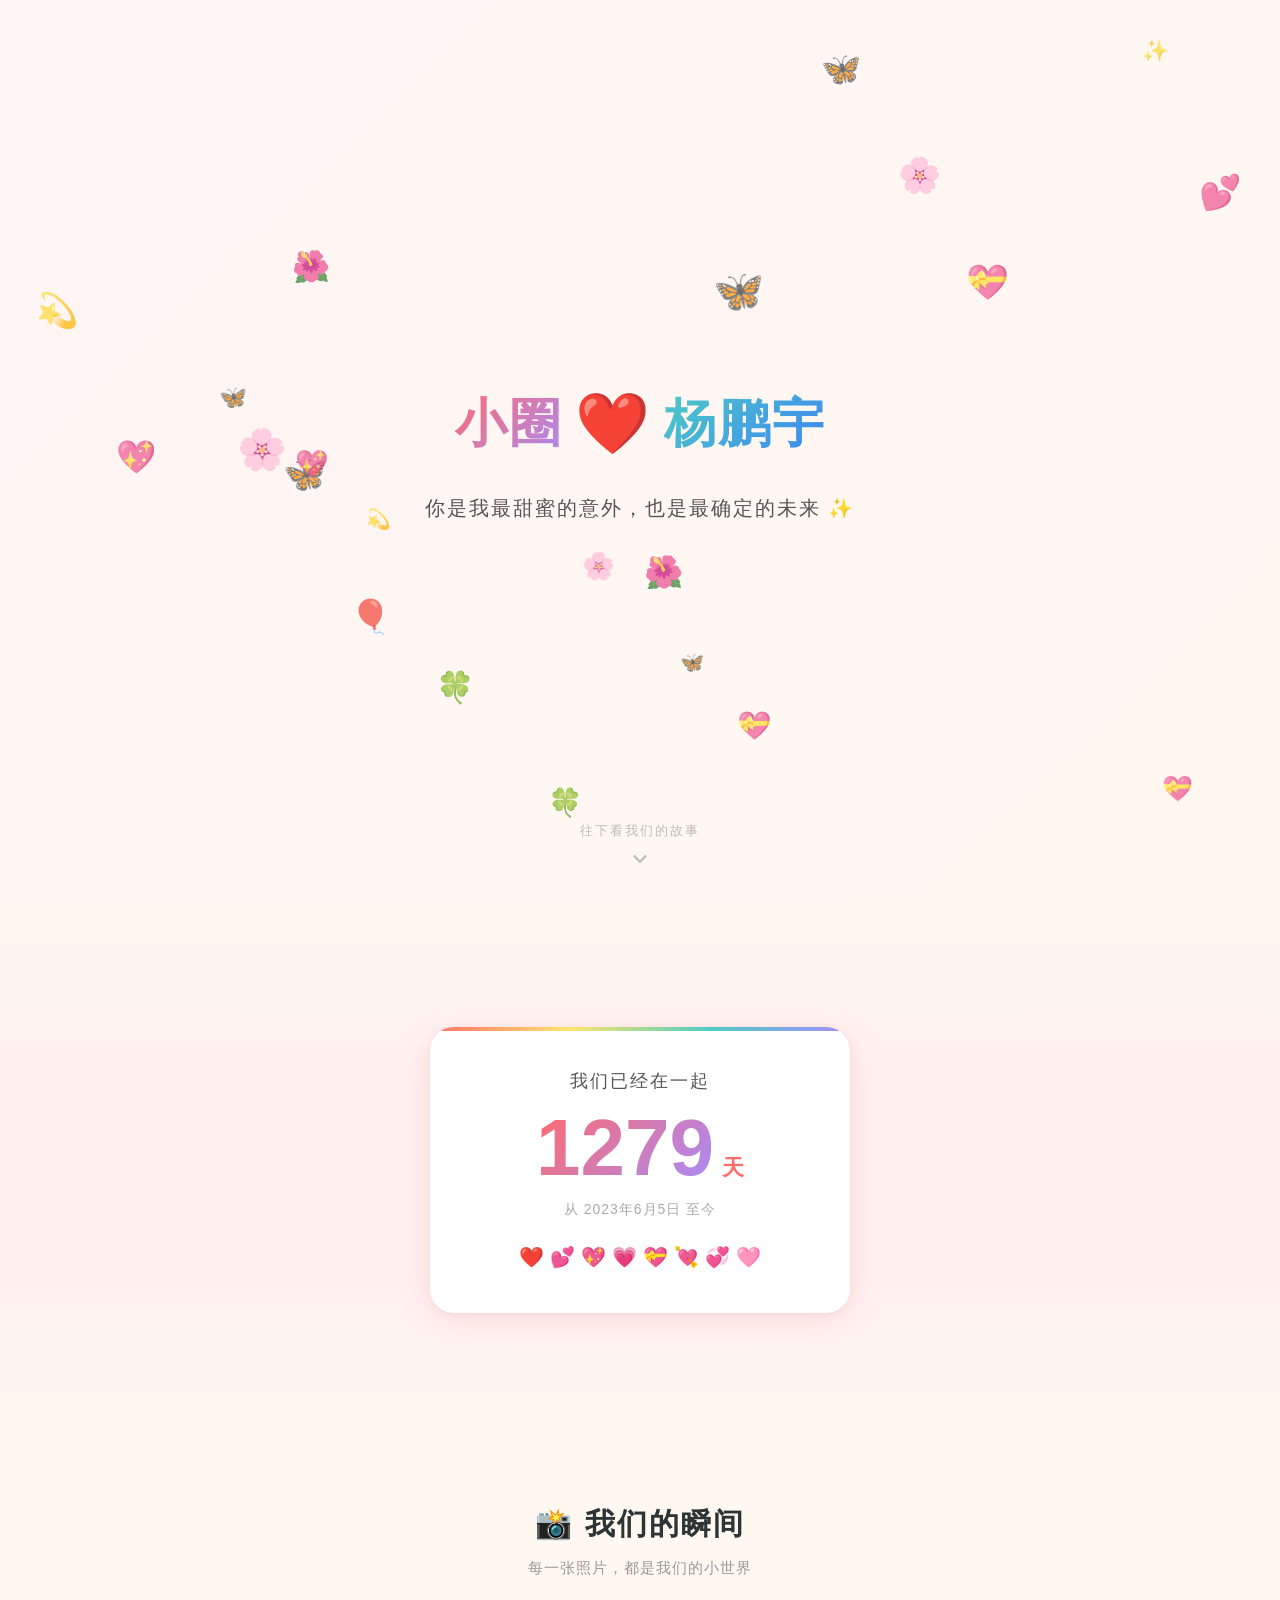
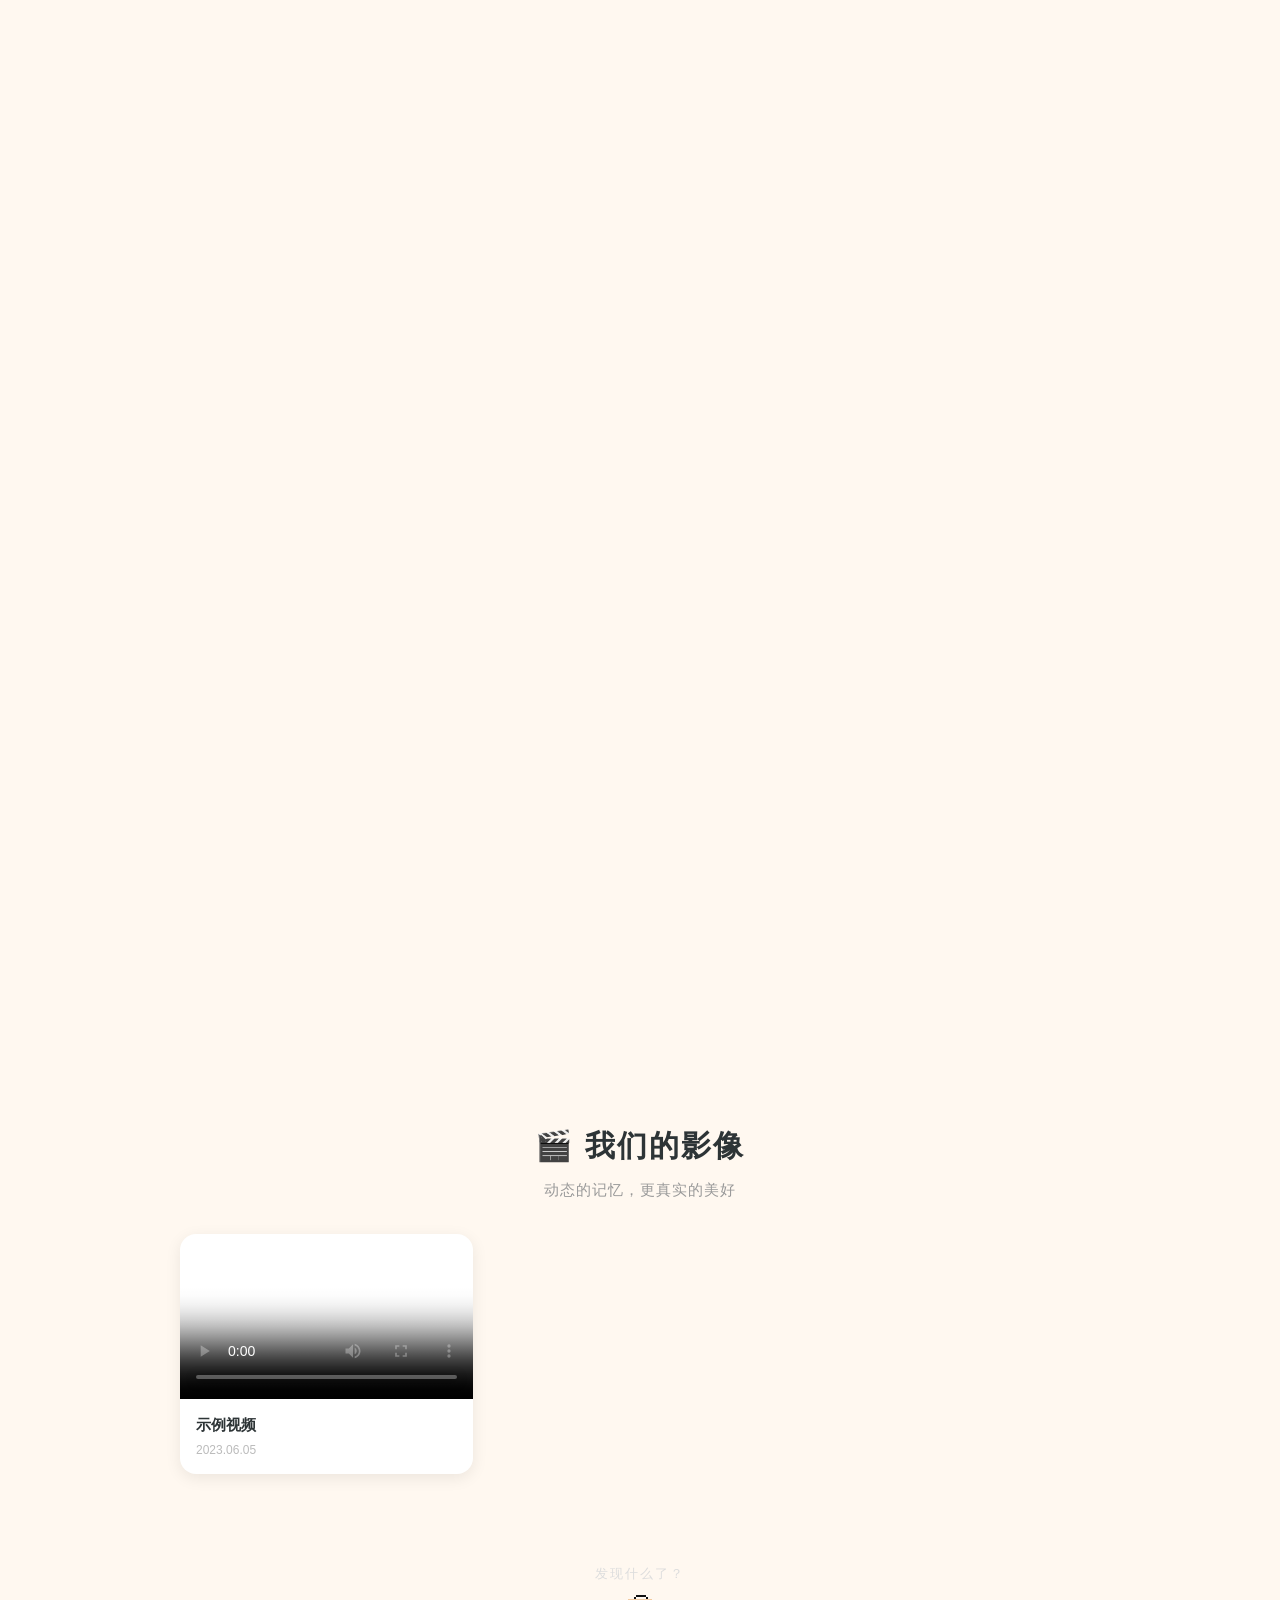
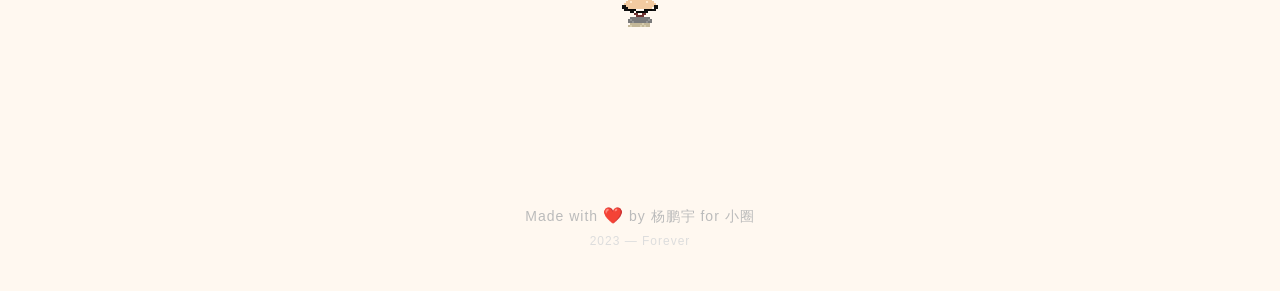
==== index.html @ 7075420c "🏠 重新设计：小圈 ❤️ 杨鹏宇 情侣网站" ====
<!DOCTYPE html>
<html lang="zh-CN">
<head>
<meta charset="UTF-8">
<meta name="viewport" content="width=device-width, initial-scale=1.0, viewport-fit=cover">
<title>小圈 ❤️ 杨鹏宇</title>
<link rel="stylesheet" href="css/style.css">
</head>
<body>

<!-- ═══════════════ Hero 首屏 ═══════════════ -->
<section class="hero" id="hero">
  <div class="floating-elements" id="floatingEls"></div>
  <div class="hero-content">
    <h1 class="hero-title">
      <span class="name-l">小圈</span>
      <span class="heart-icon">❤️</span>
      <span class="name-r">杨鹏宇</span>
    </h1>
    <p class="hero-subtitle">你是我最甜蜜的意外，也是最确定的未来 ✨</p>
  </div>
  <div class="scroll-hint">
    <span>往下看我们的故事</span>
    <svg width="24" height="24" viewBox="0 0 24 24" fill="none" stroke="currentColor" stroke-width="2.5" stroke-linecap="round" class="scroll-arrow">
      <polyline points="6 9 12 15 18 9"/>
    </svg>
  </div>
</section>

<!-- ═══════════════ 在一起计数器 ═══════════════ -->
<section class="counter-section" id="counter">
  <div class="counter-card">
    <p class="counter-label">我们已经在一起</p>
    <div class="counter-number-wrapper">
      <span class="counter-number" id="dayCount">0</span>
      <span class="counter-unit">天</span>
    </div>
    <p class="counter-date">从 2023年6月5日 至今</p>
    <div class="counter-hearts" id="counterHearts"></div>
  </div>
</section>

<!-- ═══════════════ 照片画廊 ═══════════════ -->
<section class="gallery-section" id="gallery">
  <h2 class="section-title">📸 我们的瞬间</h2>
  <p class="section-desc">每一张照片，都是我们的小世界</p>
  <div class="gallery-grid" id="galleryGrid">
    <div class="gallery-empty" id="galleryEmpty">
      <span class="empty-icon">📷</span>
      <p>照片即将上线…</p>
      <p class="empty-hint">把照片放到 /photos/ 文件夹<br>然后编辑 photos.json 就好啦</p>
    </div>
  </div>
</section>

<!-- ═══════════════ 视频回忆 ═══════════════ -->
<section class="video-section" id="videos">
  <h2 class="section-title">🎬 我们的影像</h2>
  <p class="section-desc">动态的记忆，更真实的美好</p>
  <div class="video-grid" id="videoGrid">
    <div class="video-empty" id="videoEmpty">
      <span class="empty-icon">🎥</span>
      <p>视频即将上线…</p>
      <p class="empty-hint">把视频放到 /videos/ 文件夹<br>然后编辑 videos.json 就好啦</p>
    </div>
  </div>
</section>

<!-- ═══════════════ 彩蛋入口 ═══════════════ -->
<section class="easter-egg-section" id="easter">
  <p class="easter-hint">发现什么了？</p>
  <div class="easter-char" id="easterChar" title="点点看？">
    <canvas id="miniChar" width="32" height="48"></canvas>
  </div>
  <div class="easter-toast" id="easterToast">
    🎉 你发现了秘密通道！<br>
    <a href="secret.html">点这里 → 认错神器</a>
  </div>
  <p class="easter-counter" id="easterCount"></p>
</section>

<!-- ═══════════════ Footer ═══════════════ -->
<footer class="footer">
  <p class="footer-text">Made with <span class="footer-heart">❤️</span> by 杨鹏宇 for 小圈</p>
  <p class="footer-year">2023 — Forever</p>
</footer>

<!-- ═══════════════ Lightbox ═══════════════ -->
<div class="lightbox" id="lightbox">
  <div class="lightbox-bg" id="lightboxBg"></div>
  <button class="lightbox-close" id="lightboxClose">&times;</button>
  <img class="lightbox-img" id="lightboxImg" src="" alt="">
  <p class="lightbox-caption" id="lightboxCaption"></p>
</div>

<script src="js/main.js"></script>
</body>
</html>
---- css/style.css ----
/* ═══════════════════════════════════════
   小圈 ❤️ 杨鹏宇 — 活泼色彩风格
   Colors:
   - Coral Pink:  #FF6B6B
   - Sunshine:     #FFE66D
   - Mint:         #4ECDC4
   - Purple:       #A78BFA
   ═══════════════════════════════════════ */

* { margin: 0; padding: 0; box-sizing: border-box; }

:root {
  --pink: #FF6B6B;
  --pink-light: #FF8E8E;
  --yellow: #FFE66D;
  --mint: #4ECDC4;
  --mint-light: #7EDDD6;
  --purple: #A78BFA;
  --purple-light: #C4B5FD;
  --cream: #FFF8F0;
  --dark: #2D3436;
  --text: #555;
}

html {
  scroll-behavior: smooth;
  scroll-padding-top: 0;
}

body {
  font-family: "PingFang SC", "Microsoft YaHei", "Noto Sans SC", sans-serif;
  background: var(--cream);
  color: var(--dark);
  overflow-x: hidden;
  line-height: 1.6;
}

/* ═══════ Hero ═══════ */
.hero {
  position: relative;
  min-height: 100vh;
  min-height: 100dvh;
  display: flex;
  flex-direction: column;
  align-items: center;
  justify-content: center;
  background: linear-gradient(135deg, #FFF5F5 0%, #FFF8F0 25%, #FFFDE7 50%, #F0FFFE 75%, #F5F3FF 100%);
  background-size: 400% 400%;
  animation: heroBgShift 12s ease-in-out infinite;
  overflow: hidden;
}

@keyframes heroBgShift {
  0%, 100% { background-position: 0% 50%; }
  25% { background-position: 100% 0%; }
  50% { background-position: 100% 100%; }
  75% { background-position: 0% 100%; }
}

/* ── 浮动元素 ── */
.floating-elements {
  position: absolute;
  inset: 0;
  pointer-events: none;
  z-index: 0;
}

.floating-el {
  position: absolute;
  font-size: 28px;
  animation: floatUpDown var(--dur) ease-in-out infinite;
  animation-delay: var(--delay);
  opacity: 0.7;
}

@keyframes floatUpDown {
  0%, 100% { transform: translateY(0) rotate(0deg) scale(1); }
  25% { transform: translateY(-18px) rotate(6deg) scale(1.08); }
  50% { transform: translateY(-8px) rotate(-4deg) scale(0.95); }
  75% { transform: translateY(-22px) rotate(3deg) scale(1.05); }
}

/* ── Hero 内容 ── */
.hero-content {
  position: relative;
  z-index: 1;
  text-align: center;
  padding: 20px;
}

.hero-title {
  font-size: clamp(28px, 6vw, 52px);
  font-weight: 900;
  letter-spacing: 2px;
  display: flex;
  flex-wrap: wrap;
  align-items: center;
  justify-content: center;
  gap: 12px;
  margin-bottom: 20px;
}

.name-l {
  background: linear-gradient(135deg, var(--pink), var(--purple));
  -webkit-background-clip: text;
  -webkit-text-fill-color: transparent;
  background-clip: text;
}

.name-r {
  background: linear-gradient(135deg, var(--mint), #3B82F6);
  -webkit-background-clip: text;
  -webkit-text-fill-color: transparent;
  background-clip: text;
}

.heart-icon {
  font-size: clamp(36px, 8vw, 60px);
  animation: heartBeat 1.2s ease-in-out infinite;
  display: inline-block;
}

@keyframes heartBeat {
  0%, 100% { transform: scale(1); }
  15% { transform: scale(1.25); }
  30% { transform: scale(1); }
  45% { transform: scale(1.2); }
  60% { transform: scale(1); }
}

.hero-subtitle {
  font-size: clamp(15px, 3vw, 20px);
  color: var(--text);
  font-weight: 500;
  letter-spacing: 2px;
  animation: fadeInUp 1s ease-out 0.3s both;
}

@keyframes fadeInUp {
  from { opacity: 0; transform: translateY(24px); }
  to { opacity: 1; transform: translateY(0); }
}

/* ── 滚动提示 ── */
.scroll-hint {
  position: absolute;
  bottom: 30px;
  left: 50%;
  transform: translateX(-50%);
  z-index: 1;
  display: flex;
  flex-direction: column;
  align-items: center;
  gap: 6px;
  color: #bbb;
  font-size: 13px;
  letter-spacing: 2px;
  animation: hintFloat 2.5s ease-in-out infinite;
}

@keyframes hintFloat {
  0%, 100% { opacity: 0.4; transform: translateX(-50%) translateY(0); }
  50% { opacity: 1; transform: translateX(-50%) translateY(-8px); }
}

.scroll-arrow {
  width: 22px;
  height: 22px;
}

/* ═══════ 计数器 ═══════ */
.counter-section {
  min-height: 60vh;
  min-height: 60dvh;
  display: flex;
  align-items: center;
  justify-content: center;
  padding: 40px 20px;
  background: linear-gradient(180deg, transparent 0%, #FFF0F0 30%, #FFF0F0 70%, transparent 100%);
}

.counter-card {
  text-align: center;
  background: white;
  border-radius: 24px;
  padding: 40px 30px;
  box-shadow: 0 8px 32px rgba(255, 107, 107, 0.15), 0 2px 8px rgba(0,0,0,0.05);
  position: relative;
  overflow: hidden;
  max-width: 420px;
  width: 100%;
}

.counter-card::before {
  content: '';
  position: absolute;
  top: 0; left: 0; right: 0;
  height: 4px;
  background: linear-gradient(90deg, var(--pink), var(--yellow), var(--mint), var(--purple));
  border-radius: 24px 24px 0 0;
}

.counter-label {
  font-size: 18px;
  color: var(--text);
  letter-spacing: 2px;
  margin-bottom: 12px;
}

.counter-number-wrapper {
  display: flex;
  align-items: baseline;
  justify-content: center;
  gap: 8px;
  margin-bottom: 10px;
}

.counter-number {
  font-size: clamp(56px, 12vw, 80px);
  font-weight: 900;
  background: linear-gradient(135deg, var(--pink), var(--purple));
  -webkit-background-clip: text;
  -webkit-text-fill-color: transparent;
  background-clip: text;
  line-height: 1;
  font-variant-numeric: tabular-nums;
}

.counter-unit {
  font-size: 22px;
  color: var(--pink);
  font-weight: 700;
}

.counter-date {
  font-size: 14px;
  color: #aaa;
  letter-spacing: 1px;
  margin-bottom: 20px;
}

.counter-hearts {
  display: flex;
  justify-content: center;
  gap: 6px;
  font-size: 20px;
}

.counter-heart {
  animation: miniHeartPop 0.6s ease-out both;
}

@keyframes miniHeartPop {
  0% { transform: scale(0) rotate(-15deg); opacity: 0; }
  60% { transform: scale(1.3) rotate(5deg); opacity: 1; }
  100% { transform: scale(1) rotate(0deg); opacity: 1; }
}

/* ═══════ 区块标题 ═══════ */
.section-title {
  font-size: clamp(22px, 5vw, 30px);
  font-weight: 800;
  text-align: center;
  letter-spacing: 2px;
  margin-bottom: 8px;
  color: var(--dark);
}

.section-desc {
  text-align: center;
  font-size: 15px;
  color: #999;
  margin-bottom: 32px;
  letter-spacing: 1px;
}

/* ═══════ 照片画廊 — 拍立得风格 ═══════ */
.gallery-section {
  padding: 60px 20px 40px;
  max-width: 1000px;
  margin: 0 auto;
}

.gallery-grid {
  display: grid;
  grid-template-columns: repeat(auto-fill, minmax(240px, 1fr));
  gap: 28px 24px;
  justify-items: center;
}

/* ── 拍立得相框 ── */
.polaroid {
  background: #fffef8;
  padding: 14px 14px 48px;
  box-shadow: 0 6px 20px rgba(0,0,0,0.12), 0 1px 3px rgba(0,0,0,0.08);
  cursor: pointer;
  transition: transform 0.35s cubic-bezier(0.175, 0.885, 0.32, 1.275),
              box-shadow 0.35s;
  max-width: 260px;
  width: 100%;
}

/* 每张拍立得随机微倾 */
.polaroid:nth-child(3n+1) { transform: rotate(-1.8deg); }
.polaroid:nth-child(3n+2) { transform: rotate(1.2deg); }
.polaroid:nth-child(3n)   { transform: rotate(-0.6deg); }
.polaroid:nth-child(5n+2) { transform: rotate(2deg); }
.polaroid:nth-child(5n+4) { transform: rotate(-2.2deg); }

.polaroid:hover {
  transform: scale(1.06) rotate(0deg) !important;
  box-shadow: 0 14px 36px rgba(0,0,0,0.2), 0 2px 6px rgba(0,0,0,0.1);
  z-index: 5;
}

.polaroid-img {
  width: 100%;
  aspect-ratio: 1 / 1;
  object-fit: cover;
  display: block;
  background: #e8e4da;
}

.polaroid-caption {
  position: absolute;
  bottom: 12px;
  left: 14px;
  right: 14px;
  text-align: center;
  font-size: 14px;
  color: #555;
  letter-spacing: 2px;
  white-space: nowrap;
  overflow: hidden;
  text-overflow: ellipsis;
}

.polaroid-date {
  display: block;
  font-size: 11px;
  color: #bbb;
  margin-top: 2px;
  letter-spacing: 1px;
}

/* ── 拍立得胶带装饰 ── */
.polaroid::after {
  content: '';
  position: absolute;
  top: -8px;
  left: 50%;
  transform: translateX(-50%) rotate(2deg);
  width: 44px;
  height: 14px;
  background: rgba(255,230,109,0.5);
  border-radius: 1px;
  z-index: 2;
}

.polaroid:nth-child(3n)::after {
  background: rgba(167,139,250,0.45);
  transform: translateX(-50%) rotate(-3deg);
}

.polaroid:nth-child(5n+1)::after {
  background: rgba(255,107,107,0.45);
  transform: translateX(-50%) rotate(1deg);
}

/* ── 空状态 ── */
.gallery-empty, .video-empty {
  grid-column: 1 / -1;
  text-align: center;
  padding: 60px 20px;
  color: #ccc;
}

.empty-icon {
  font-size: 56px;
  display: block;
  margin-bottom: 16px;
}

.gallery-empty p, .video-empty p {
  font-size: 16px;
  color: #bbb;
  margin-bottom: 6px;
}

.empty-hint {
  font-size: 13px !important;
  color: #ddd !important;
  line-height: 1.8;
}

/* ═══════ 视频 ═══════ */
.video-section {
  padding: 60px 20px 40px;
  max-width: 960px;
  margin: 0 auto;
}

.video-grid {
  display: grid;
  grid-template-columns: repeat(auto-fill, minmax(280px, 1fr));
  gap: 20px;
}

.video-card {
  background: white;
  border-radius: 16px;
  overflow: hidden;
  box-shadow: 0 4px 16px rgba(0,0,0,0.08);
  transition: transform 0.3s, box-shadow 0.3s;
}

.video-card:hover {
  transform: translateY(-4px);
  box-shadow: 0 12px 32px rgba(0,0,0,0.15);
}

.video-card video {
  width: 100%;
  display: block;
  aspect-ratio: 16 / 9;
  object-fit: cover;
}

.video-card .video-info {
  padding: 14px 16px;
}

.video-card .video-title {
  font-size: 15px;
  font-weight: 700;
  color: var(--dark);
  margin-bottom: 4px;
}

.video-card .video-date {
  font-size: 12px;
  color: #bbb;
}

/* ═══════ 彩蛋 ═══════ */
.easter-egg-section {
  padding: 50px 20px 40px;
  text-align: center;
  position: relative;
}

.easter-hint {
  font-size: 13px;
  color: #ddd;
  letter-spacing: 2px;
  margin-bottom: 10px;
}

.easter-char {
  display: inline-block;
  width: 64px;
  height: 96px;
  cursor: pointer;
  transition: transform 0.15s;
  position: relative;
  z-index: 2;
}

.easter-char:hover {
  transform: scale(1.1);
}

.easter-char:active {
  transform: scale(0.9);
}

.easter-char canvas {
  display: block;
  image-rendering: pixelated;
  image-rendering: crisp-edges;
  width: 64px;
  height: 96px;
}

/* ── 彩蛋弹出 ── */
.easter-toast {
  display: none;
  margin-top: 16px;
  background: linear-gradient(135deg, var(--yellow), #FFD93D);
  padding: 16px 24px;
  border-radius: 16px;
  font-size: 15px;
  line-height: 2;
  animation: toastPop 0.4s cubic-bezier(0.175, 0.885, 0.32, 1.275);
  box-shadow: 0 8px 24px rgba(255, 230, 109, 0.4);
}

.easter-toast.show {
  display: inline-block;
}

.easter-toast a {
  color: var(--pink);
  font-weight: 800;
  text-decoration: none;
  font-size: 17px;
  border-bottom: 2px dashed var(--pink);
}

@keyframes toastPop {
  0% { transform: scale(0.3); opacity: 0; }
  100% { transform: scale(1); opacity: 1; }
}

.easter-counter {
  font-size: 11px;
  color: #eee;
  margin-top: 6px;
  min-height: 18px;
}

/* ═══════ Footer ═══════ */
.footer {
  text-align: center;
  padding: 40px 20px;
  color: #bbb;
  font-size: 14px;
  letter-spacing: 1px;
}

.footer-heart {
  color: var(--pink);
  display: inline-block;
  animation: heartBeat 1.2s ease-in-out infinite;
  font-size: 16px;
}

.footer-year {
  font-size: 12px;
  margin-top: 4px;
  color: #ddd;
}

/* ═══════ Lightbox ═══════ */
.lightbox {
  display: none;
  position: fixed;
  inset: 0;
  z-index: 1000;
  align-items: center;
  justify-content: center;
}

.lightbox.open {
  display: flex;
}

.lightbox-bg {
  position: absolute;
  inset: 0;
  background: rgba(0,0,0,0.88);
  cursor: pointer;
}

.lightbox-img {
  position: relative;
  z-index: 1;
  max-width: 90vw;
  max-height: 85vh;
  border-radius: 12px;
  box-shadow: 0 20px 60px rgba(0,0,0,0.5);
  object-fit: contain;
}

.lightbox-close {
  position: absolute;
  top: 20px;
  right: 24px;
  z-index: 2;
  background: none;
  border: none;
  color: white;
  font-size: 36px;
  cursor: pointer;
  opacity: 0.7;
  transition: opacity 0.2s;
  line-height: 1;
}

.lightbox-close:hover {
  opacity: 1;
}

.lightbox-caption {
  position: absolute;
  bottom: 24px;
  left: 50%;
  transform: translateX(-50%);
  z-index: 2;
  color: rgba(255,255,255,0.85);
  font-size: 15px;
  letter-spacing: 1px;
  text-align: center;
}

/* ═══════ 响应式 ═══════ */
@media (max-width: 600px) {
  .gallery-grid {
    grid-template-columns: repeat(2, 1fr);
    gap: 18px 10px;
  }
  .polaroid {
    padding: 10px 10px 38px;
    max-width: 100%;
  }
  .polaroid::after {
    width: 34px;
    height: 10px;
    top: -6px;
  }
  .polaroid-caption {
    font-size: 12px;
    bottom: 8px;
    left: 10px;
    right: 10px;
  }
  .polaroid:nth-child(3n+1) { transform: rotate(-1.2deg); }
  .polaroid:nth-child(3n+2) { transform: rotate(0.8deg); }
  .polaroid:nth-child(3n)   { transform: rotate(-0.4deg); }
  .polaroid:nth-child(5n+2) { transform: rotate(1.4deg); }
  .polaroid:nth-child(5n+4) { transform: rotate(-1.6deg); }

  .video-grid {
    grid-template-columns: 1fr;
  }
  .counter-card {
    padding: 30px 20px;
  }
  .lightbox-img {
    max-width: 95vw;
    max-height: 80vh;
  }
}

/* ═══════ 滚入动画 ═══════ */
.reveal {
  opacity: 0;
  transition: opacity 0.7s ease;
}

.reveal.visible {
  opacity: 1;
}

/* 拍立得的滚入用上浮 */
.polaroid.reveal {
  opacity: 0;
  transition: opacity 0.6s ease, margin-top 0.6s ease;
  margin-top: 24px;
}

.polaroid.reveal.visible {
  opacity: 1;
  margin-top: 0;
}
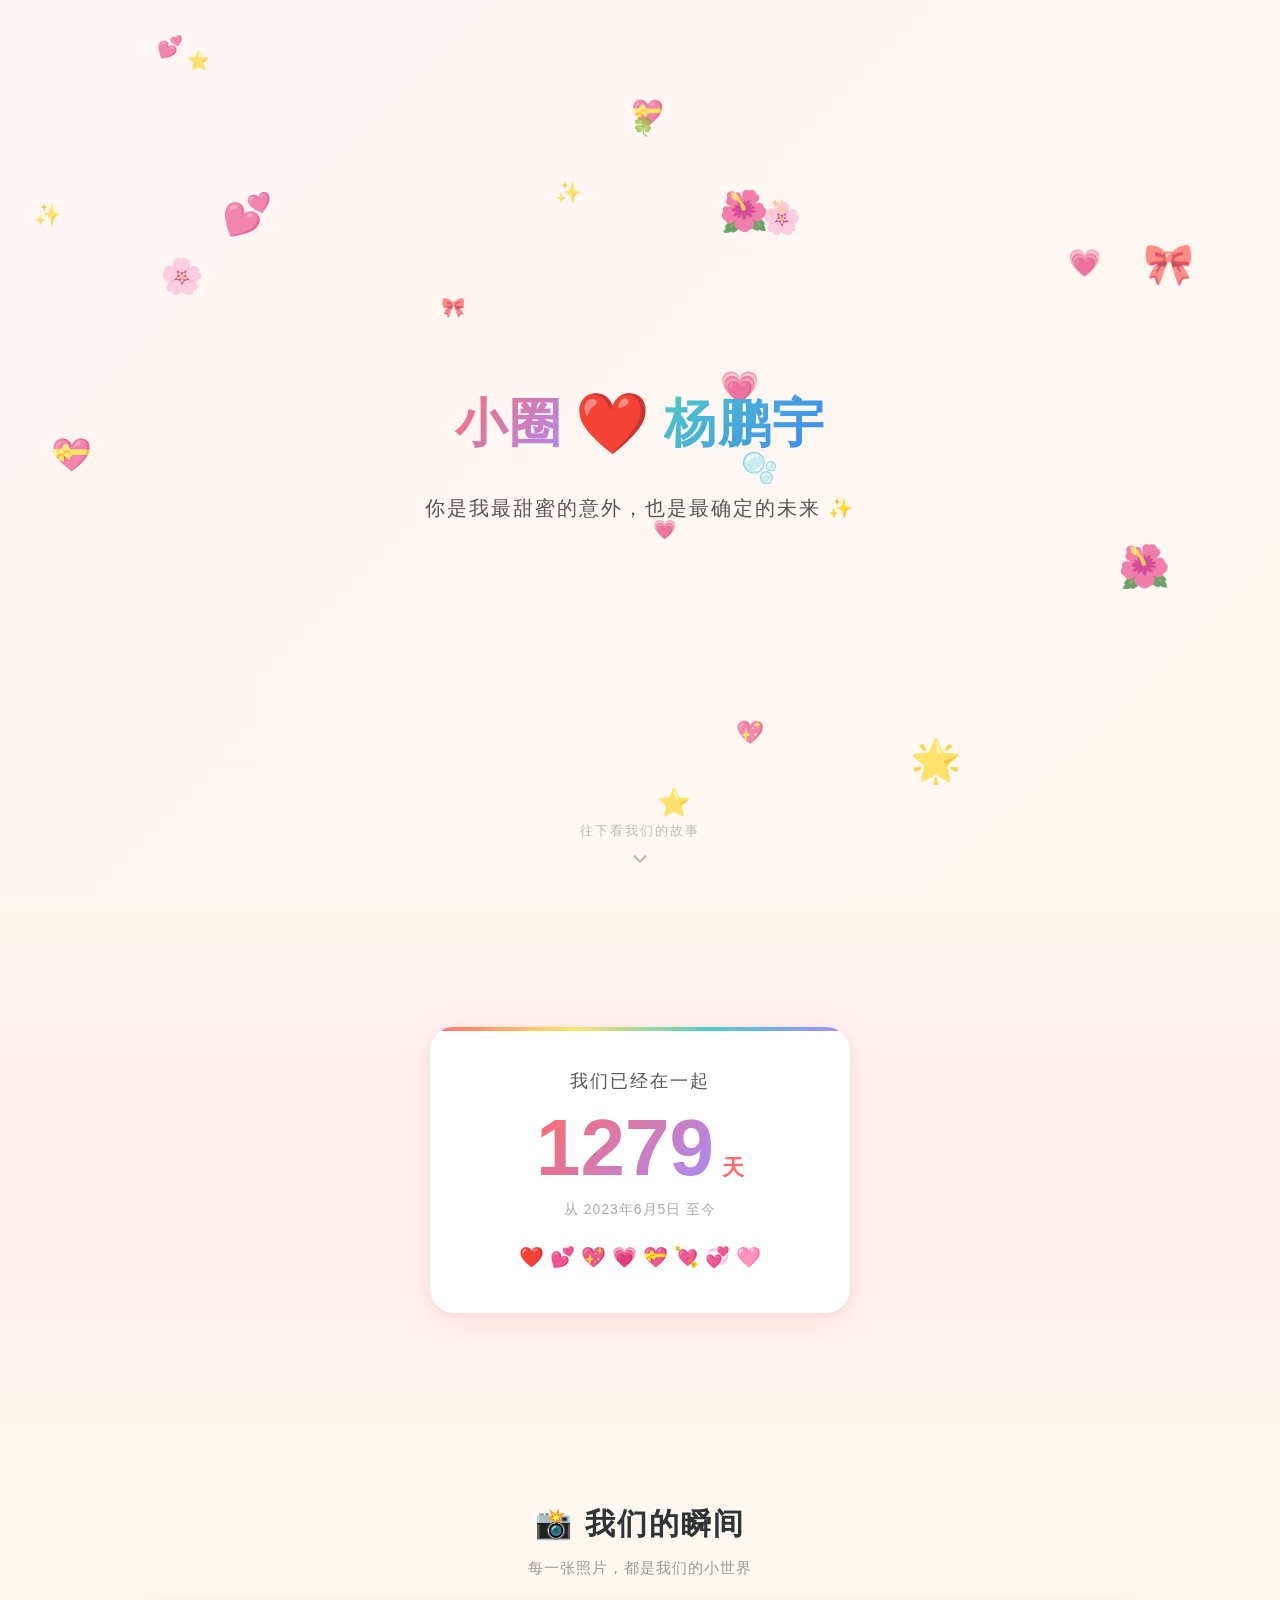
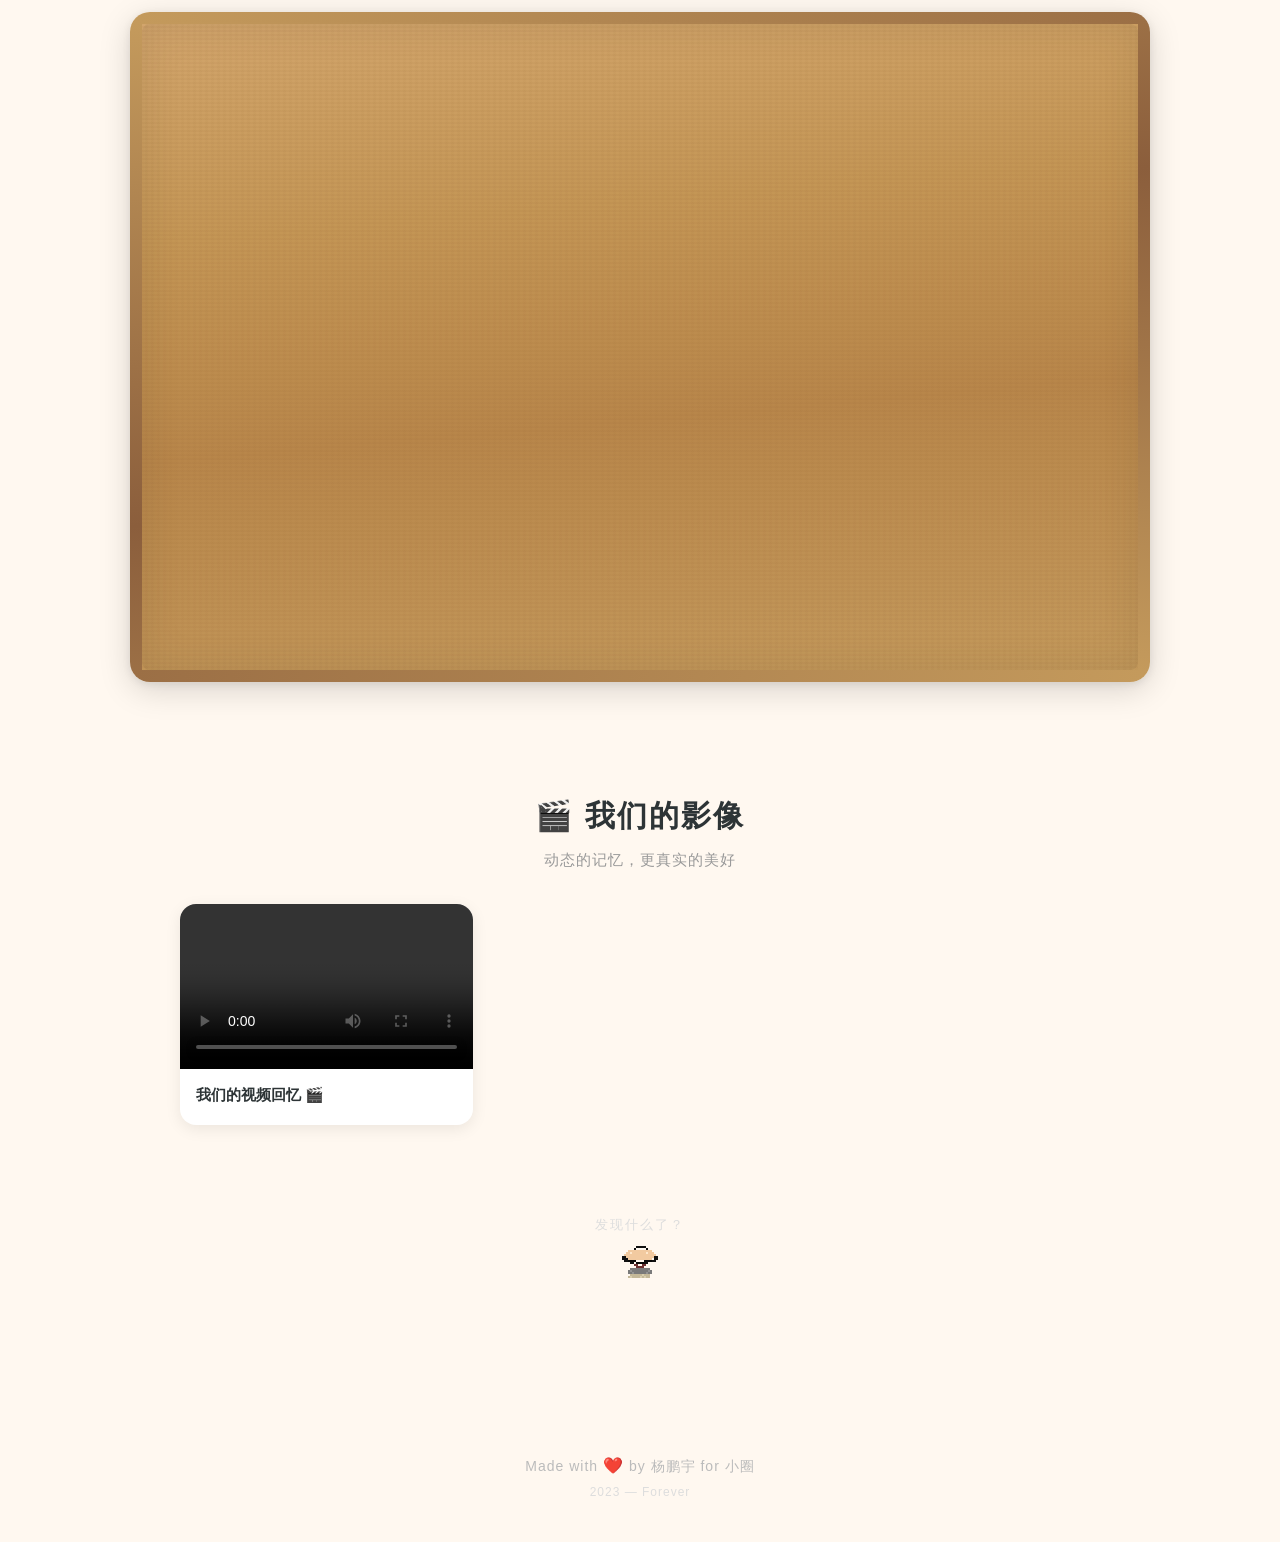
==== commit 3abea807: "Design: corkboard polaroid gallery with pin decorations, fix image loading" ====
--- a/index.html
+++ b/index.html
@@ -44,11 +44,13 @@
 <section class="gallery-section" id="gallery">
   <h2 class="section-title">📸 我们的瞬间</h2>
   <p class="section-desc">每一张照片，都是我们的小世界</p>
-  <div class="gallery-grid" id="galleryGrid">
-    <div class="gallery-empty" id="galleryEmpty">
-      <span class="empty-icon">📷</span>
-      <p>照片即将上线…</p>
-      <p class="empty-hint">把照片放到 /photos/ 文件夹<br>然后编辑 photos.json 就好啦</p>
+  <div class="gallery-board">
+    <div class="gallery-grid" id="galleryGrid">
+      <div class="gallery-empty" id="galleryEmpty">
+        <span class="empty-icon">📷</span>
+        <p>照片即将上线…</p>
+        <p class="empty-hint">把照片放到 /photos/ 文件夹<br>然后编辑 photos.json 就好啦</p>
+      </div>
     </div>
   </div>
 </section>
--- a/css/style.css
+++ b/css/style.css
@@ -276,59 +276,133 @@
 
 /* ═══════ 照片画廊 — 拍立得风格 ═══════ */
 .gallery-section {
-  padding: 60px 20px 40px;
-  max-width: 1000px;
+  padding: 60px 20px 50px;
+  max-width: 1060px;
   margin: 0 auto;
+}
+
+/* ── 软木背景板 ── */
+.gallery-board {
+  background:
+    repeating-linear-gradient(
+      0deg,
+      transparent,
+      transparent 2px,
+      rgba(139,90,43,0.06) 2px,
+      rgba(139,90,43,0.06) 4px
+    ),
+    repeating-linear-gradient(
+      90deg,
+      transparent,
+      transparent 3px,
+      rgba(139,90,43,0.04) 3px,
+      rgba(139,90,43,0.04) 6px
+    ),
+    linear-gradient(175deg, #D2A56C 0%, #C49655 30%, #B8864A 60%, #C49A5C 100%);
+  border-radius: 20px;
+  padding: 36px 28px 28px;
+  box-shadow:
+    inset 0 0 40px rgba(0,0,0,0.08),
+    0 8px 32px rgba(0,0,0,0.15),
+    0 2px 8px rgba(0,0,0,0.08);
+  border: 12px solid #A0724A;
+  border-image: linear-gradient(160deg, #C49A5C, #8B5E3C, #C49A5C) 1;
 }
 
 .gallery-grid {
   display: grid;
-  grid-template-columns: repeat(auto-fill, minmax(240px, 1fr));
-  gap: 28px 24px;
+  grid-template-columns: repeat(auto-fill, minmax(220px, 1fr));
+  gap: 30px 20px;
   justify-items: center;
 }
 
 /* ── 拍立得相框 ── */
 .polaroid {
-  background: #fffef8;
-  padding: 14px 14px 48px;
-  box-shadow: 0 6px 20px rgba(0,0,0,0.12), 0 1px 3px rgba(0,0,0,0.08);
+  background: #fffefa;
+  padding: 12px 12px 44px;
+  box-shadow: 0 4px 14px rgba(0,0,0,0.18), 0 1px 2px rgba(0,0,0,0.1);
   cursor: pointer;
   transition: transform 0.35s cubic-bezier(0.175, 0.885, 0.32, 1.275),
               box-shadow 0.35s;
-  max-width: 260px;
+  max-width: 230px;
   width: 100%;
-}
-
-/* 每张拍立得随机微倾 */
-.polaroid:nth-child(3n+1) { transform: rotate(-1.8deg); }
-.polaroid:nth-child(3n+2) { transform: rotate(1.2deg); }
-.polaroid:nth-child(3n)   { transform: rotate(-0.6deg); }
-.polaroid:nth-child(5n+2) { transform: rotate(2deg); }
-.polaroid:nth-child(5n+4) { transform: rotate(-2.2deg); }
+  position: relative;
+}
+
+/* 随机微倾 — 像随意钉在板上 */
+.polaroid:nth-child(3n+1) { transform: rotate(-2deg); }
+.polaroid:nth-child(3n+2) { transform: rotate(1.5deg); }
+.polaroid:nth-child(3n)   { transform: rotate(-0.8deg); }
+.polaroid:nth-child(5n+2) { transform: rotate(2.2deg); }
+.polaroid:nth-child(5n+4) { transform: rotate(-2.5deg); }
+.polaroid:nth-child(7n)   { transform: rotate(0.6deg); }
 
 .polaroid:hover {
-  transform: scale(1.06) rotate(0deg) !important;
-  box-shadow: 0 14px 36px rgba(0,0,0,0.2), 0 2px 6px rgba(0,0,0,0.1);
+  transform: scale(1.08) rotate(0deg) !important;
+  box-shadow: 0 14px 38px rgba(0,0,0,0.25), 0 3px 8px rgba(0,0,0,0.12);
   z-index: 5;
 }
 
+/* ── 照片图片 ── */
 .polaroid-img {
   width: 100%;
+  height: auto;
   aspect-ratio: 1 / 1;
   object-fit: cover;
   display: block;
-  background: #e8e4da;
-}
-
+  background: #f0ece0;
+  min-height: 0;
+}
+
+/* ── 图钉 ── */
+.polaroid-pin {
+  position: absolute;
+  top: -6px;
+  left: 50%;
+  transform: translateX(-50%);
+  z-index: 3;
+  width: 18px;
+  height: 18px;
+  border-radius: 50%;
+  background: radial-gradient(circle at 35% 35%, #FF6B6B, #C0392B);
+  box-shadow: 0 2px 4px rgba(0,0,0,0.3), inset 0 1px 1px rgba(255,255,255,0.4);
+}
+
+.polaroid:nth-child(3n) .polaroid-pin {
+  background: radial-gradient(circle at 35% 35%, #A78BFA, #7C3AED);
+}
+
+.polaroid:nth-child(5n+1) .polaroid-pin {
+  background: radial-gradient(circle at 35% 35%, #4ECDC4, #0D9488);
+}
+
+.polaroid:nth-child(5n+3) .polaroid-pin {
+  background: radial-gradient(circle at 35% 35%, #FFE66D, #EAB308);
+}
+
+/* ── 图钉阴影线 ── */
+.polaroid::before {
+  content: '';
+  position: absolute;
+  top: 2px;
+  left: 50%;
+  transform: translateX(-50%);
+  z-index: 2;
+  width: 36px;
+  height: 20px;
+  background: radial-gradient(ellipse at 50% 0%, rgba(0,0,0,0.08) 0%, transparent 70%);
+  pointer-events: none;
+}
+
+/* ── 照片说明 ── */
 .polaroid-caption {
   position: absolute;
-  bottom: 12px;
-  left: 14px;
-  right: 14px;
-  text-align: center;
-  font-size: 14px;
-  color: #555;
+  bottom: 10px;
+  left: 10px;
+  right: 10px;
+  text-align: center;
+  font-size: 13px;
+  color: #666;
   letter-spacing: 2px;
   white-space: nowrap;
   overflow: hidden;
@@ -341,30 +415,6 @@
   color: #bbb;
   margin-top: 2px;
   letter-spacing: 1px;
-}
-
-/* ── 拍立得胶带装饰 ── */
-.polaroid::after {
-  content: '';
-  position: absolute;
-  top: -8px;
-  left: 50%;
-  transform: translateX(-50%) rotate(2deg);
-  width: 44px;
-  height: 14px;
-  background: rgba(255,230,109,0.5);
-  border-radius: 1px;
-  z-index: 2;
-}
-
-.polaroid:nth-child(3n)::after {
-  background: rgba(167,139,250,0.45);
-  transform: translateX(-50%) rotate(-3deg);
-}
-
-.polaroid:nth-child(5n+1)::after {
-  background: rgba(255,107,107,0.45);
-  transform: translateX(-50%) rotate(1deg);
 }
 
 /* ── 空状态 ── */
@@ -605,18 +655,23 @@
 
 /* ═══════ 响应式 ═══════ */
 @media (max-width: 600px) {
+  .gallery-board {
+    padding: 24px 14px 18px;
+    border-radius: 14px;
+    border-width: 8px;
+  }
   .gallery-grid {
     grid-template-columns: repeat(2, 1fr);
-    gap: 18px 10px;
+    gap: 20px 10px;
   }
   .polaroid {
     padding: 10px 10px 38px;
     max-width: 100%;
   }
-  .polaroid::after {
-    width: 34px;
-    height: 10px;
-    top: -6px;
+  .polaroid-pin {
+    width: 14px;
+    height: 14px;
+    top: -5px;
   }
   .polaroid-caption {
     font-size: 12px;
